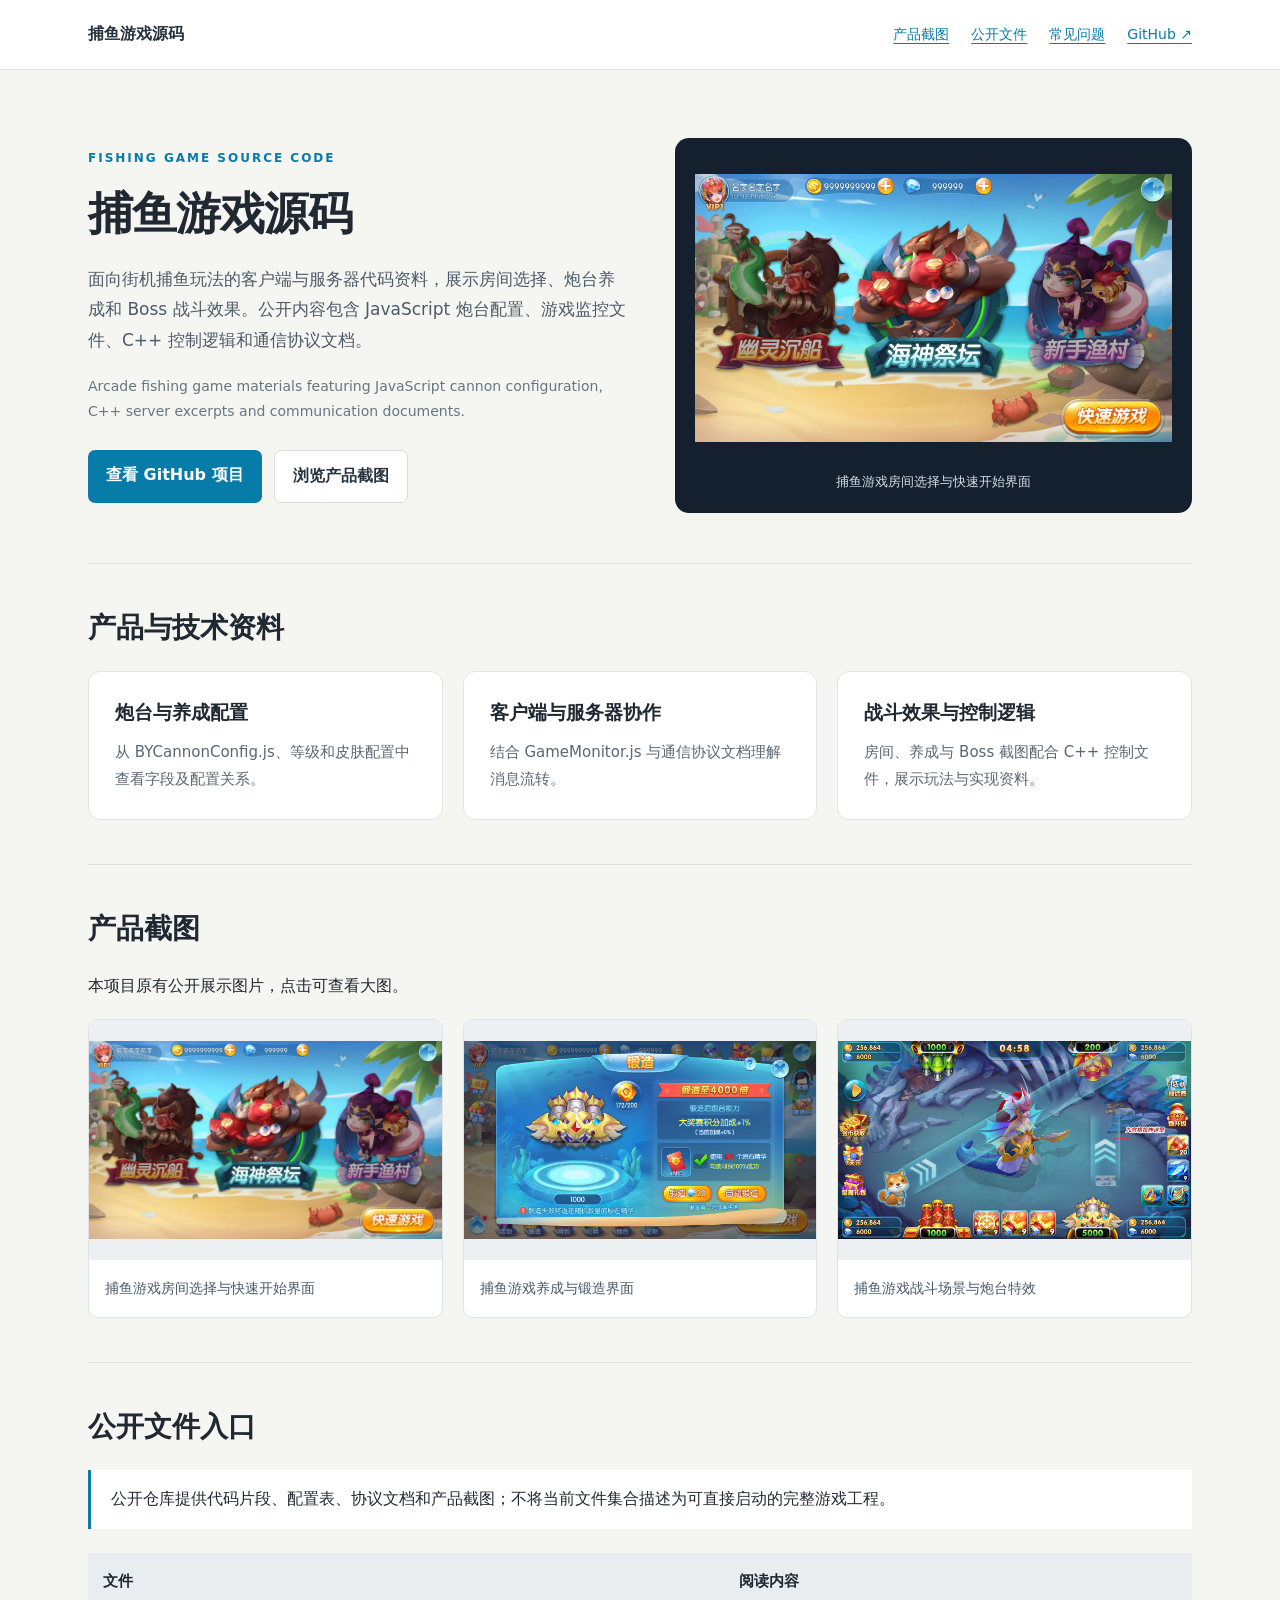
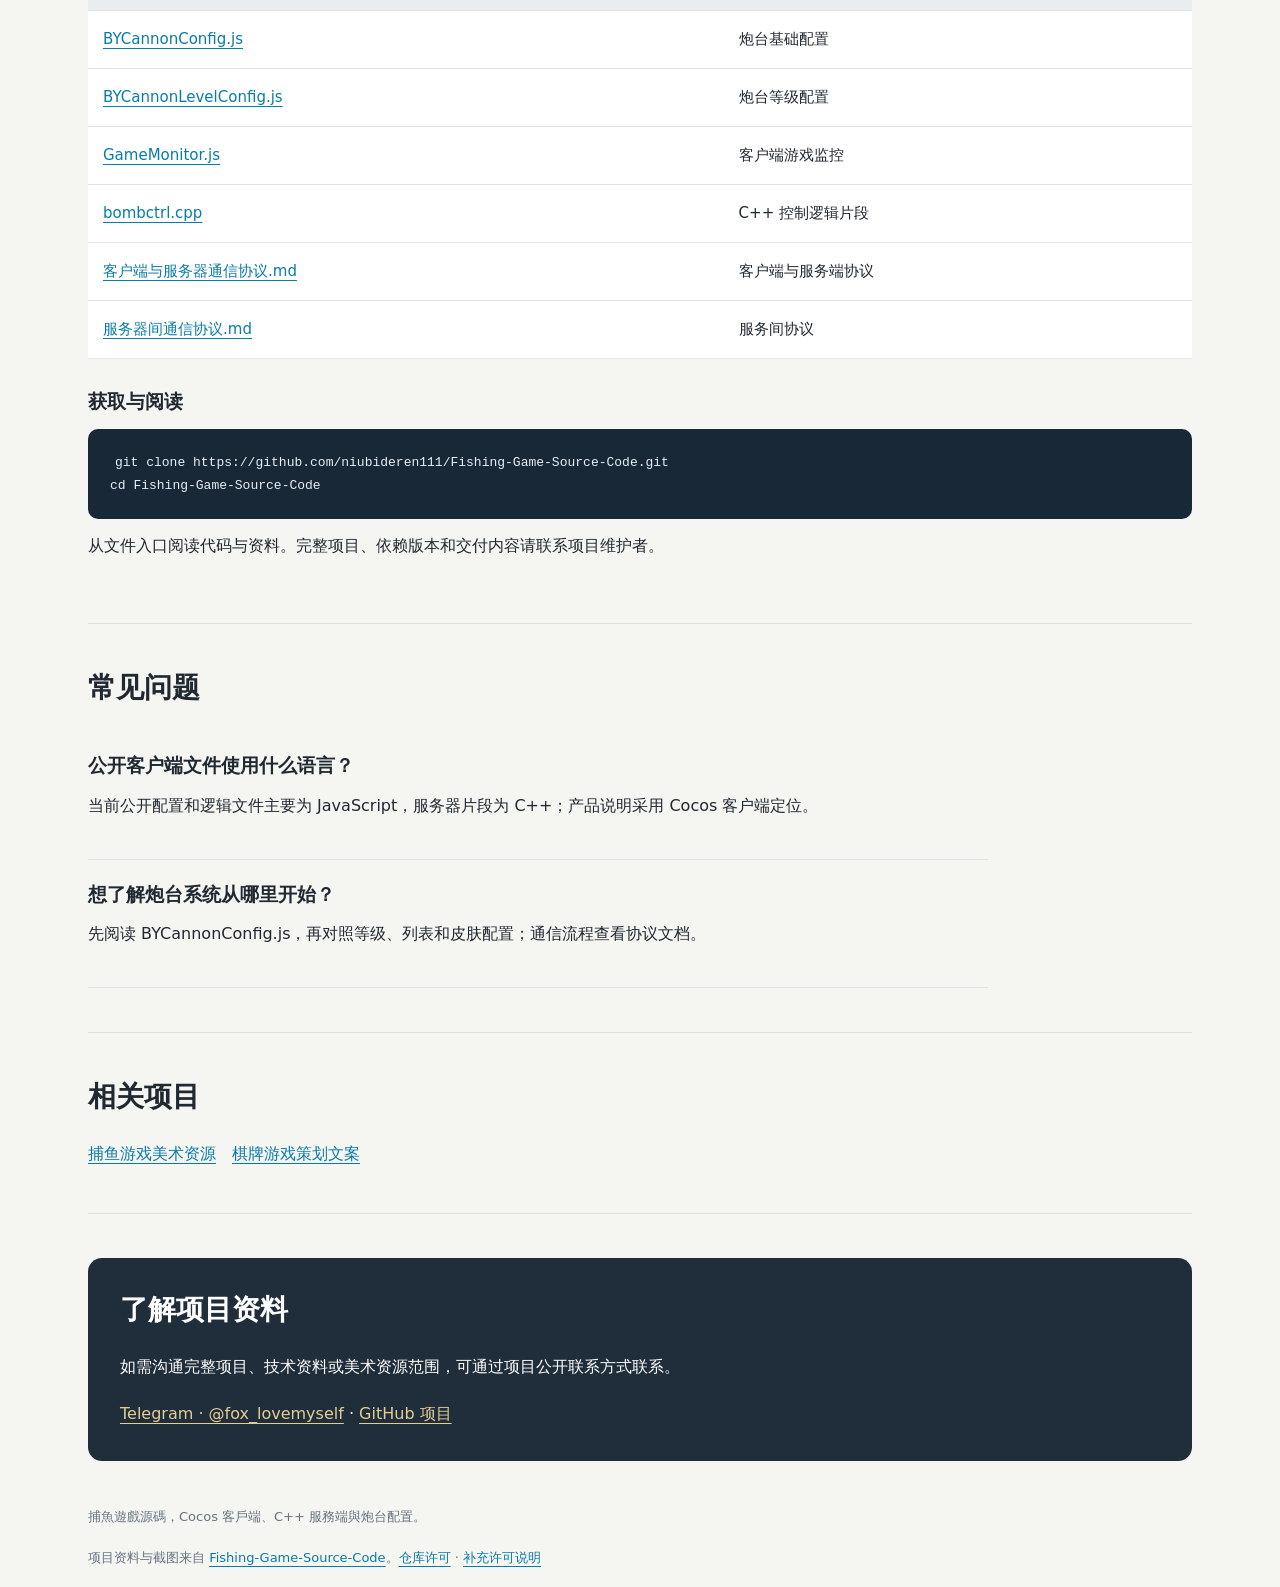
==== docs/index.html @ 9bc0b317 "Add files via upload" ====
<!doctype html>
<html lang="zh-CN"><head><meta charset="utf-8"><meta name="viewport" content="width=device-width,initial-scale=1">
<title>捕鱼源码｜Cocos 客户端、C++ 服务端与炮台配置</title><meta name="description" content="面向街机捕鱼玩法的客户端与服务器代码资料，展示房间选择、炮台养成和 Boss 战斗效果。公开内容包含 JavaScript 炮台配置、游戏监控文件、C++ 控制逻辑和通信协议文档。"><meta name="robots" content="index,follow,max-image-preview:large">
<link rel="canonical" href="https://niubideren111.github.io/Fishing-Game-Source-Code/"><meta property="og:type" content="website"><meta property="og:locale" content="zh_CN"><meta property="og:title" content="捕鱼源码｜Cocos 客户端、C++ 服务端与炮台配置"><meta property="og:description" content="面向街机捕鱼玩法的客户端与服务器代码资料，展示房间选择、炮台养成和 Boss 战斗效果。公开内容包含 JavaScript 炮台配置、游戏监控文件、C++ 控制逻辑和通信协议文档。"><meta property="og:url" content="https://niubideren111.github.io/Fishing-Game-Source-Code/"><meta property="og:image" content="https://niubideren111.github.io/Fishing-Game-Source-Code/assets/seo/social-preview.jpg"><meta property="og:image:width" content="1200"><meta property="og:image:height" content="630"><meta name="twitter:card" content="summary_large_image"><meta name="twitter:title" content="捕鱼源码｜Cocos 客户端、C++ 服务端与炮台配置"><meta name="twitter:image" content="https://niubideren111.github.io/Fishing-Game-Source-Code/assets/seo/social-preview.jpg">
<link rel="stylesheet" href="assets/seo/style.css"><script type="application/ld+json">{"@context": "https://schema.org", "@type": "WebPage", "name": "捕鱼源码｜Cocos 客户端、C++ 服务端与炮台配置", "description": "面向街机捕鱼玩法的客户端与服务器代码资料，展示房间选择、炮台养成和 Boss 战斗效果。公开内容包含 JavaScript 炮台配置、游戏监控文件、C++ 控制逻辑和通信协议文档。", "url": "https://niubideren111.github.io/Fishing-Game-Source-Code/", "inLanguage": "zh-CN", "image": "https://niubideren111.github.io/Fishing-Game-Source-Code/assets/seo/social-preview.jpg", "about": {"@type": "CreativeWork", "name": "捕鱼游戏源码", "url": "https://github.com/niubideren111/Fishing-Game-Source-Code"}, "isBasedOn": "https://github.com/niubideren111/Fishing-Game-Source-Code"}</script></head>
<body style="--accent:#087ca8"><header><div class="wrap nav"><a class="brand" href="./">捕鱼游戏源码</a><nav aria-label="页面导航"><a href="#screenshots">产品截图</a><a href="#files">公开文件</a><a href="#faq">常见问题</a><a href="https://github.com/niubideren111/Fishing-Game-Source-Code">GitHub ↗</a></nav></div></header>
<main class="wrap"><section class="hero"><div><div class="eyebrow">Fishing Game Source Code</div><h1>捕鱼游戏源码</h1><p class="intro">面向街机捕鱼玩法的客户端与服务器代码资料，展示房间选择、炮台养成和 Boss 战斗效果。公开内容包含 JavaScript 炮台配置、游戏监控文件、C++ 控制逻辑和通信协议文档。</p><p class="english" lang="en">Arcade fishing game materials featuring JavaScript cannon configuration, C++ server excerpts and communication documents.</p><div class="actions"><a class="button" href="https://github.com/niubideren111/Fishing-Game-Source-Code">查看 GitHub 项目</a><a class="button secondary" href="#screenshots">浏览产品截图</a></div></div><div class="hero-media"><img src="assets/seo/fishing-game-source-code-01.jpg" width="1600" height="900" alt="捕鱼游戏房间选择与快速开始界面" fetchpriority="high"><p>捕鱼游戏房间选择与快速开始界面</p></div></section>
<section class="section" id="features"><h2>产品与技术资料</h2><div class="grid"><article class="card"><h3>炮台与养成配置</h3><p>从 BYCannonConfig.js、等级和皮肤配置中查看字段及配置关系。</p></article><article class="card"><h3>客户端与服务器协作</h3><p>结合 GameMonitor.js 与通信协议文档理解消息流转。</p></article><article class="card"><h3>战斗效果与控制逻辑</h3><p>房间、养成与 Boss 截图配合 C++ 控制文件，展示玩法与实现资料。</p></article></div></section>
<section class="section" id="screenshots"><h2>产品截图</h2><p>本项目原有公开展示图片，点击可查看大图。</p><div class="gallery"><figure><a href="assets/seo/fishing-game-source-code-01.jpg" aria-label="查看大图：捕鱼游戏房间选择与快速开始界面"><img src="assets/seo/fishing-game-source-code-01.jpg" width="1600" height="900" alt="捕鱼游戏房间选择与快速开始界面" loading="lazy" decoding="async"></a><figcaption>捕鱼游戏房间选择与快速开始界面</figcaption></figure><figure><a href="assets/seo/fishing-game-source-code-02.jpg" aria-label="查看大图：捕鱼游戏养成与锻造界面"><img src="assets/seo/fishing-game-source-code-02.jpg" width="1280" height="720" alt="捕鱼游戏养成与锻造界面" loading="lazy" decoding="async"></a><figcaption>捕鱼游戏养成与锻造界面</figcaption></figure><figure><a href="assets/seo/fishing-game-source-code-03.jpg" aria-label="查看大图：捕鱼游戏战斗场景与炮台特效"><img src="assets/seo/fishing-game-source-code-03.jpg" width="1280" height="720" alt="捕鱼游戏战斗场景与炮台特效" loading="lazy" decoding="async"></a><figcaption>捕鱼游戏战斗场景与炮台特效</figcaption></figure></div></section>
<section class="section" id="files"><h2>公开文件入口</h2><p class="note">公开仓库提供代码片段、配置表、协议文档和产品截图；不将当前文件集合描述为可直接启动的完整游戏工程。</p><div class="table-wrap"><table><thead><tr><th>文件</th><th>阅读内容</th></tr></thead><tbody><tr><td><a href="https://github.com/niubideren111/Fishing-Game-Source-Code/blob/main/BYCannonConfig.js">BYCannonConfig.js</a></td><td>炮台基础配置</td></tr><tr><td><a href="https://github.com/niubideren111/Fishing-Game-Source-Code/blob/main/BYCannonLevelConfig.js">BYCannonLevelConfig.js</a></td><td>炮台等级配置</td></tr><tr><td><a href="https://github.com/niubideren111/Fishing-Game-Source-Code/blob/main/GameMonitor.js">GameMonitor.js</a></td><td>客户端游戏监控</td></tr><tr><td><a href="https://github.com/niubideren111/Fishing-Game-Source-Code/blob/main/bombctrl.cpp">bombctrl.cpp</a></td><td>C++ 控制逻辑片段</td></tr><tr><td><a href="https://github.com/niubideren111/Fishing-Game-Source-Code/blob/main/%E5%AE%A2%E6%88%B7%E7%AB%AF%E4%B8%8E%E6%9C%8D%E5%8A%A1%E5%99%A8%E9%80%9A%E4%BF%A1%E5%8D%8F%E8%AE%AE.md">客户端与服务器通信协议.md</a></td><td>客户端与服务端协议</td></tr><tr><td><a href="https://github.com/niubideren111/Fishing-Game-Source-Code/blob/main/%E6%9C%8D%E5%8A%A1%E5%99%A8%E9%97%B4%E9%80%9A%E4%BF%A1%E5%8D%8F%E8%AE%AE.md">服务器间通信协议.md</a></td><td>服务间协议</td></tr></tbody></table></div><h3 style="margin-top:28px">获取与阅读</h3><pre><code>git clone https://github.com/niubideren111/Fishing-Game-Source-Code.git
cd Fishing-Game-Source-Code</code></pre><p>从文件入口阅读代码与资料。完整项目、依赖版本和交付内容请联系项目维护者。</p></section>
<section class="section" id="faq"><h2>常见问题</h2><div class="faq"><article><h3>公开客户端文件使用什么语言？</h3><p>当前公开配置和逻辑文件主要为 JavaScript，服务器片段为 C++；产品说明采用 Cocos 客户端定位。</p></article><article><h3>想了解炮台系统从哪里开始？</h3><p>先阅读 BYCannonConfig.js，再对照等级、列表和皮肤配置；通信流程查看协议文档。</p></article></div></section>
<section class="section"><h2>相关项目</h2><div class="related"><a href="https://github.com/niubideren111/Fishing-Game-Art-Assets">捕鱼游戏美术资源</a><a href="https://github.com/niubideren111/Chess-and-Card-Game-Product-Design-Copy">棋牌游戏策划文案</a></div></section>
<section class="section"><div class="contact"><h2>了解项目资料</h2><p>如需沟通完整项目、技术资料或美术资源范围，可通过项目公开联系方式联系。</p><a href="https://t.me/fox_lovemyself">Telegram · @fox_lovemyself</a> · <a href="https://github.com/niubideren111/Fishing-Game-Source-Code">GitHub 项目</a></div></section></main>
<footer class="wrap"><p lang="zh-Hant">捕魚遊戲源碼，Cocos 客戶端、C++ 服務端與炮台配置。</p><p>项目资料与截图来自 <a href="https://github.com/niubideren111/Fishing-Game-Source-Code">Fishing-Game-Source-Code</a>。<a href="https://github.com/niubideren111/Fishing-Game-Source-Code/blob/main/LICENSE">仓库许可</a> · <a href="https://github.com/niubideren111/Fishing-Game-Source-Code/blob/main/License.md">补充许可说明</a></p></footer></body></html>
---- docs/assets/seo/style.css ----
*{box-sizing:border-box}html{scroll-behavior:smooth}body{margin:0;background:#f5f5f2;color:#202832;font:16px/1.8 system-ui,-apple-system,"Segoe UI","Microsoft YaHei",sans-serif}a{color:var(--accent);text-underline-offset:4px}a:focus-visible{outline:3px solid var(--accent);outline-offset:5px}.wrap{max-width:1160px;margin:auto;padding:0 28px}header{background:#fff;border-bottom:1px solid #e4e5e5}.nav{display:flex;justify-content:space-between;gap:18px;align-items:center;padding-top:20px;padding-bottom:20px}.brand{font-weight:750;color:#26323d;text-decoration:none}nav{display:flex;gap:22px;flex-wrap:wrap;font-size:14px}.hero{display:grid;grid-template-columns:1.05fr 1fr;gap:44px;align-items:center;padding:68px 0 50px}.eyebrow{font-size:12px;letter-spacing:2px;font-weight:750;color:var(--accent);text-transform:uppercase}h1{font-size:clamp(30px,3.5vw,46px);line-height:1.25;letter-spacing:-1px;margin:16px 0 22px}h2{font-size:28px;line-height:1.4;margin:0 0 24px}h3{font-size:19px;line-height:1.5;margin:0 0 12px}p{margin:0 0 18px}.intro{font-size:17px;color:#4e5b68}.english{font-size:14px;color:#687681}.actions{display:flex;gap:12px;flex-wrap:wrap;margin-top:26px}.button{display:inline-block;padding:11px 18px;border-radius:7px;background:var(--accent);color:white;text-decoration:none;font-weight:650}.button.secondary{background:#fff;border:1px solid #d9dddf;color:#283440}.hero-media{background:#14202e;border-radius:14px;overflow:hidden;padding:20px;text-align:center}.hero-media img{width:100%;height:300px;object-fit:contain;display:block}.hero-media p{color:#d4dde7;font-size:13px;margin:12px 0 0}.section{padding:44px 0;border-top:1px solid #dde1e2}.grid{display:grid;grid-template-columns:repeat(3,1fr);gap:20px}.card{background:white;border:1px solid #e0e4e7;border-radius:12px;padding:26px}.card p{color:#5b6671;font-size:15px;margin-bottom:0}.gallery{display:grid;grid-template-columns:repeat(3,1fr);gap:20px}figure{margin:0;background:white;border:1px solid #dde3e7;border-radius:10px;overflow:hidden}figure img{width:100%;height:240px;object-fit:contain;background:#edf0f3;display:block}figcaption{font-size:14px;padding:16px;color:#495969}.table-wrap{overflow-x:auto}table{width:100%;border-collapse:collapse;background:white;font-size:15px}th,td{text-align:left;padding:15px;border-bottom:1px solid #e2e5e7;overflow-wrap:anywhere}th{background:#e9edf0}.note{border-left:3px solid var(--accent);padding:15px 20px;background:#fff;margin:24px 0}.faq{max-width:900px}.faq article{padding:20px 0;border-bottom:1px solid #e1e5e7}.related{display:flex;gap:16px;flex-wrap:wrap}.contact{background:#202d3a;color:#fff;border-radius:14px;padding:32px}.contact a{color:#e3cf94}footer{font-size:13px;padding:32px 0 44px;color:#667481}code{background:#e9eef1;padding:2px 5px;border-radius:3px}pre{white-space:pre-wrap;overflow-wrap:anywhere;background:#192837;color:#e7edf5;padding:22px;border-radius:10px;font-size:13px}pre code{background:none} @media(max-width:760px){.wrap{padding:0 18px}.nav{align-items:flex-start;padding-top:16px;padding-bottom:16px;flex-direction:column}nav{gap:15px}.hero{grid-template-columns:1fr;padding:36px 0;gap:25px}.hero-media img{height:250px}.grid,.gallery{grid-template-columns:1fr}.section{padding:32px 0}h2{font-size:24px}.card{padding:22px}figure img{height:280px}}@media(prefers-reduced-motion:reduce){html{scroll-behavior:auto}}
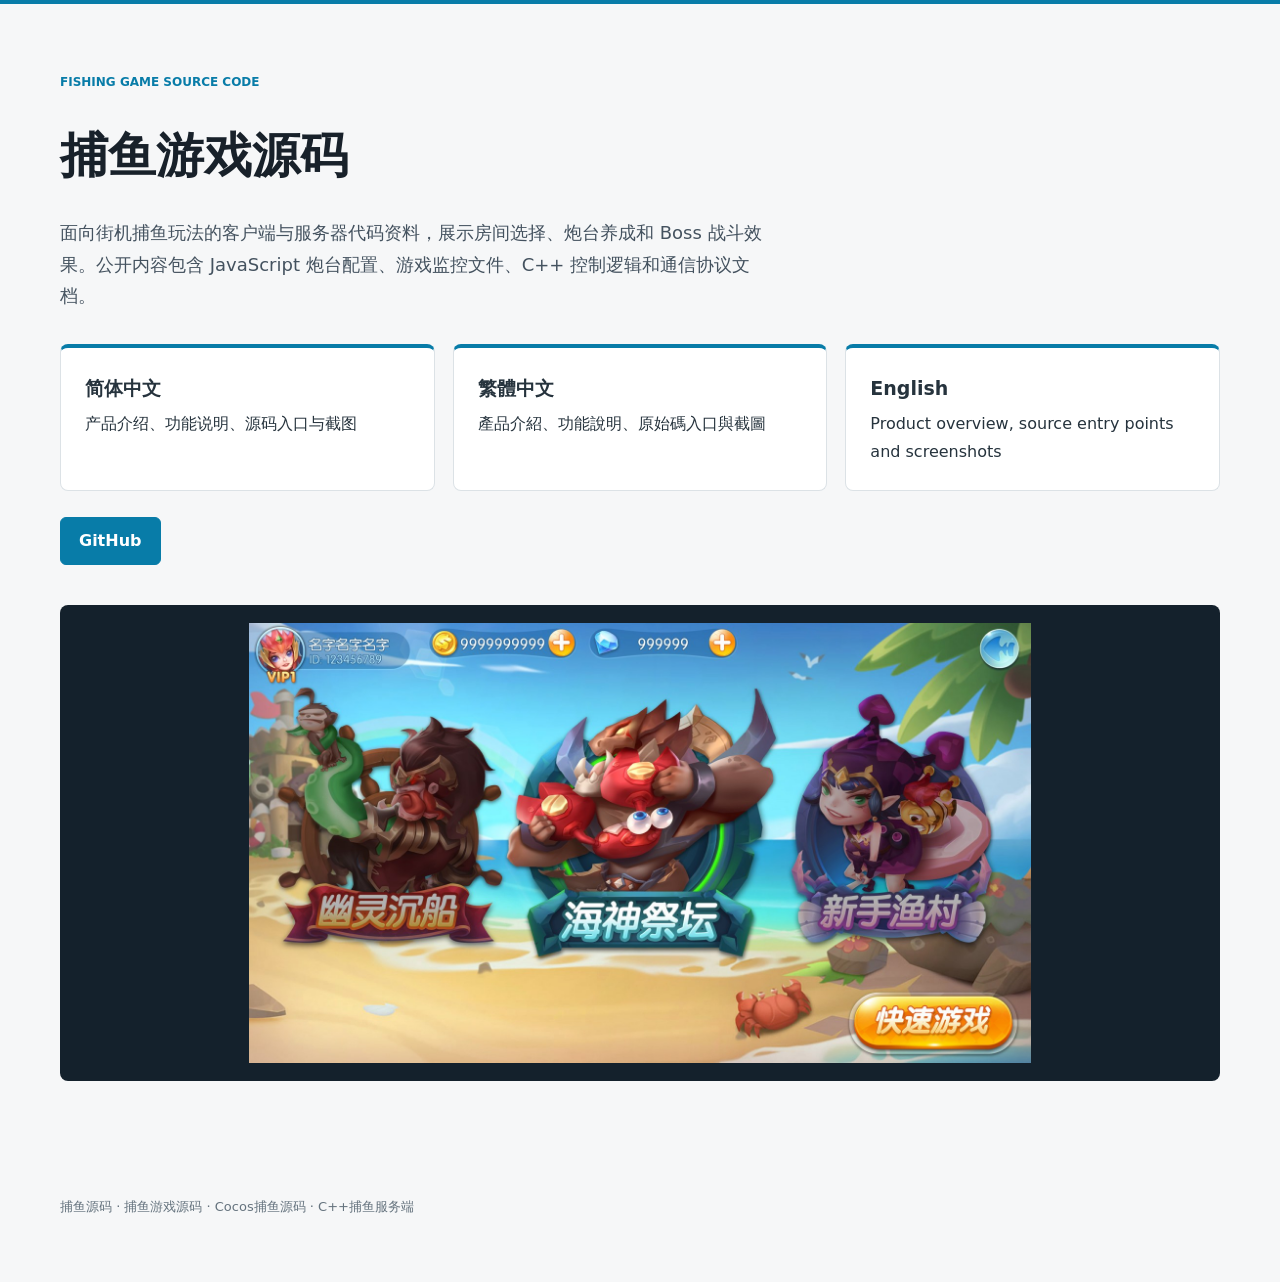
==== commit e37f61b5: "Add files via upload" ====
--- a/docs/index.html
+++ b/docs/index.html
@@ -1,15 +1 @@
-<!doctype html>
-<html lang="zh-CN"><head><meta charset="utf-8"><meta name="viewport" content="width=device-width,initial-scale=1">
-<title>捕鱼源码｜Cocos 客户端、C++ 服务端与炮台配置</title><meta name="description" content="面向街机捕鱼玩法的客户端与服务器代码资料，展示房间选择、炮台养成和 Boss 战斗效果。公开内容包含 JavaScript 炮台配置、游戏监控文件、C++ 控制逻辑和通信协议文档。"><meta name="robots" content="index,follow,max-image-preview:large">
-<link rel="canonical" href="https://niubideren111.github.io/Fishing-Game-Source-Code/"><meta property="og:type" content="website"><meta property="og:locale" content="zh_CN"><meta property="og:title" content="捕鱼源码｜Cocos 客户端、C++ 服务端与炮台配置"><meta property="og:description" content="面向街机捕鱼玩法的客户端与服务器代码资料，展示房间选择、炮台养成和 Boss 战斗效果。公开内容包含 JavaScript 炮台配置、游戏监控文件、C++ 控制逻辑和通信协议文档。"><meta property="og:url" content="https://niubideren111.github.io/Fishing-Game-Source-Code/"><meta property="og:image" content="https://niubideren111.github.io/Fishing-Game-Source-Code/assets/seo/social-preview.jpg"><meta property="og:image:width" content="1200"><meta property="og:image:height" content="630"><meta name="twitter:card" content="summary_large_image"><meta name="twitter:title" content="捕鱼源码｜Cocos 客户端、C++ 服务端与炮台配置"><meta name="twitter:image" content="https://niubideren111.github.io/Fishing-Game-Source-Code/assets/seo/social-preview.jpg">
-<link rel="stylesheet" href="assets/seo/style.css"><script type="application/ld+json">{"@context": "https://schema.org", "@type": "WebPage", "name": "捕鱼源码｜Cocos 客户端、C++ 服务端与炮台配置", "description": "面向街机捕鱼玩法的客户端与服务器代码资料，展示房间选择、炮台养成和 Boss 战斗效果。公开内容包含 JavaScript 炮台配置、游戏监控文件、C++ 控制逻辑和通信协议文档。", "url": "https://niubideren111.github.io/Fishing-Game-Source-Code/", "inLanguage": "zh-CN", "image": "https://niubideren111.github.io/Fishing-Game-Source-Code/assets/seo/social-preview.jpg", "about": {"@type": "CreativeWork", "name": "捕鱼游戏源码", "url": "https://github.com/niubideren111/Fishing-Game-Source-Code"}, "isBasedOn": "https://github.com/niubideren111/Fishing-Game-Source-Code"}</script></head>
-<body style="--accent:#087ca8"><header><div class="wrap nav"><a class="brand" href="./">捕鱼游戏源码</a><nav aria-label="页面导航"><a href="#screenshots">产品截图</a><a href="#files">公开文件</a><a href="#faq">常见问题</a><a href="https://github.com/niubideren111/Fishing-Game-Source-Code">GitHub ↗</a></nav></div></header>
-<main class="wrap"><section class="hero"><div><div class="eyebrow">Fishing Game Source Code</div><h1>捕鱼游戏源码</h1><p class="intro">面向街机捕鱼玩法的客户端与服务器代码资料，展示房间选择、炮台养成和 Boss 战斗效果。公开内容包含 JavaScript 炮台配置、游戏监控文件、C++ 控制逻辑和通信协议文档。</p><p class="english" lang="en">Arcade fishing game materials featuring JavaScript cannon configuration, C++ server excerpts and communication documents.</p><div class="actions"><a class="button" href="https://github.com/niubideren111/Fishing-Game-Source-Code">查看 GitHub 项目</a><a class="button secondary" href="#screenshots">浏览产品截图</a></div></div><div class="hero-media"><img src="assets/seo/fishing-game-source-code-01.jpg" width="1600" height="900" alt="捕鱼游戏房间选择与快速开始界面" fetchpriority="high"><p>捕鱼游戏房间选择与快速开始界面</p></div></section>
-<section class="section" id="features"><h2>产品与技术资料</h2><div class="grid"><article class="card"><h3>炮台与养成配置</h3><p>从 BYCannonConfig.js、等级和皮肤配置中查看字段及配置关系。</p></article><article class="card"><h3>客户端与服务器协作</h3><p>结合 GameMonitor.js 与通信协议文档理解消息流转。</p></article><article class="card"><h3>战斗效果与控制逻辑</h3><p>房间、养成与 Boss 截图配合 C++ 控制文件，展示玩法与实现资料。</p></article></div></section>
-<section class="section" id="screenshots"><h2>产品截图</h2><p>本项目原有公开展示图片，点击可查看大图。</p><div class="gallery"><figure><a href="assets/seo/fishing-game-source-code-01.jpg" aria-label="查看大图：捕鱼游戏房间选择与快速开始界面"><img src="assets/seo/fishing-game-source-code-01.jpg" width="1600" height="900" alt="捕鱼游戏房间选择与快速开始界面" loading="lazy" decoding="async"></a><figcaption>捕鱼游戏房间选择与快速开始界面</figcaption></figure><figure><a href="assets/seo/fishing-game-source-code-02.jpg" aria-label="查看大图：捕鱼游戏养成与锻造界面"><img src="assets/seo/fishing-game-source-code-02.jpg" width="1280" height="720" alt="捕鱼游戏养成与锻造界面" loading="lazy" decoding="async"></a><figcaption>捕鱼游戏养成与锻造界面</figcaption></figure><figure><a href="assets/seo/fishing-game-source-code-03.jpg" aria-label="查看大图：捕鱼游戏战斗场景与炮台特效"><img src="assets/seo/fishing-game-source-code-03.jpg" width="1280" height="720" alt="捕鱼游戏战斗场景与炮台特效" loading="lazy" decoding="async"></a><figcaption>捕鱼游戏战斗场景与炮台特效</figcaption></figure></div></section>
-<section class="section" id="files"><h2>公开文件入口</h2><p class="note">公开仓库提供代码片段、配置表、协议文档和产品截图；不将当前文件集合描述为可直接启动的完整游戏工程。</p><div class="table-wrap"><table><thead><tr><th>文件</th><th>阅读内容</th></tr></thead><tbody><tr><td><a href="https://github.com/niubideren111/Fishing-Game-Source-Code/blob/main/BYCannonConfig.js">BYCannonConfig.js</a></td><td>炮台基础配置</td></tr><tr><td><a href="https://github.com/niubideren111/Fishing-Game-Source-Code/blob/main/BYCannonLevelConfig.js">BYCannonLevelConfig.js</a></td><td>炮台等级配置</td></tr><tr><td><a href="https://github.com/niubideren111/Fishing-Game-Source-Code/blob/main/GameMonitor.js">GameMonitor.js</a></td><td>客户端游戏监控</td></tr><tr><td><a href="https://github.com/niubideren111/Fishing-Game-Source-Code/blob/main/bombctrl.cpp">bombctrl.cpp</a></td><td>C++ 控制逻辑片段</td></tr><tr><td><a href="https://github.com/niubideren111/Fishing-Game-Source-Code/blob/main/%E5%AE%A2%E6%88%B7%E7%AB%AF%E4%B8%8E%E6%9C%8D%E5%8A%A1%E5%99%A8%E9%80%9A%E4%BF%A1%E5%8D%8F%E8%AE%AE.md">客户端与服务器通信协议.md</a></td><td>客户端与服务端协议</td></tr><tr><td><a href="https://github.com/niubideren111/Fishing-Game-Source-Code/blob/main/%E6%9C%8D%E5%8A%A1%E5%99%A8%E9%97%B4%E9%80%9A%E4%BF%A1%E5%8D%8F%E8%AE%AE.md">服务器间通信协议.md</a></td><td>服务间协议</td></tr></tbody></table></div><h3 style="margin-top:28px">获取与阅读</h3><pre><code>git clone https://github.com/niubideren111/Fishing-Game-Source-Code.git
-cd Fishing-Game-Source-Code</code></pre><p>从文件入口阅读代码与资料。完整项目、依赖版本和交付内容请联系项目维护者。</p></section>
-<section class="section" id="faq"><h2>常见问题</h2><div class="faq"><article><h3>公开客户端文件使用什么语言？</h3><p>当前公开配置和逻辑文件主要为 JavaScript，服务器片段为 C++；产品说明采用 Cocos 客户端定位。</p></article><article><h3>想了解炮台系统从哪里开始？</h3><p>先阅读 BYCannonConfig.js，再对照等级、列表和皮肤配置；通信流程查看协议文档。</p></article></div></section>
-<section class="section"><h2>相关项目</h2><div class="related"><a href="https://github.com/niubideren111/Fishing-Game-Art-Assets">捕鱼游戏美术资源</a><a href="https://github.com/niubideren111/Chess-and-Card-Game-Product-Design-Copy">棋牌游戏策划文案</a></div></section>
-<section class="section"><div class="contact"><h2>了解项目资料</h2><p>如需沟通完整项目、技术资料或美术资源范围，可通过项目公开联系方式联系。</p><a href="https://t.me/fox_lovemyself">Telegram · @fox_lovemyself</a> · <a href="https://github.com/niubideren111/Fishing-Game-Source-Code">GitHub 项目</a></div></section></main>
-<footer class="wrap"><p lang="zh-Hant">捕魚遊戲源碼，Cocos 客戶端、C++ 服務端與炮台配置。</p><p>项目资料与截图来自 <a href="https://github.com/niubideren111/Fishing-Game-Source-Code">Fishing-Game-Source-Code</a>。<a href="https://github.com/niubideren111/Fishing-Game-Source-Code/blob/main/LICENSE">仓库许可</a> · <a href="https://github.com/niubideren111/Fishing-Game-Source-Code/blob/main/License.md">补充许可说明</a></p></footer></body></html>+<!doctype html><html lang="zh-CN"><head><meta charset="utf-8"><meta name="viewport" content="width=device-width,initial-scale=1"><title>捕鱼游戏源码 | 中文与 English 产品资料</title><meta name="description" content="面向街机捕鱼玩法的客户端与服务器代码资料，展示房间选择、炮台养成和 Boss 战斗效果。公开内容包含 JavaScript 炮台配置、游戏监控文件、C++ 控制逻辑和通信协议文档。"><meta name="robots" content="index,follow,max-image-preview:large"><link rel="canonical" href="https://niubideren111.github.io/Fishing-Game-Source-Code/"><link rel="alternate" hreflang="zh-CN" href="https://niubideren111.github.io/Fishing-Game-Source-Code/zh-cn/"><link rel="alternate" hreflang="zh-Hant" href="https://niubideren111.github.io/Fishing-Game-Source-Code/zh-tw/"><link rel="alternate" hreflang="en" href="https://niubideren111.github.io/Fishing-Game-Source-Code/en/"><link rel="alternate" hreflang="x-default" href="https://niubideren111.github.io/Fishing-Game-Source-Code/"><meta property="og:image" content="https://niubideren111.github.io/Fishing-Game-Source-Code/assets/seo/social-preview.jpg"><link rel="stylesheet" href="assets/seo/style.css"></head><body style="--accent:#087ca8"><div class="topline"></div><main class="wrap language-home"><div class="eyebrow">Fishing Game Source Code</div><h1>捕鱼游戏源码</h1><p class="intro">面向街机捕鱼玩法的客户端与服务器代码资料，展示房间选择、炮台养成和 Boss 战斗效果。公开内容包含 JavaScript 炮台配置、游戏监控文件、C++ 控制逻辑和通信协议文档。</p><div class="language-grid"><a href="zh-cn/"><strong>简体中文</strong><span>产品介绍、功能说明、源码入口与截图</span></a><a href="zh-tw/"><strong>繁體中文</strong><span>產品介紹、功能說明、原始碼入口與截圖</span></a><a href="en/"><strong>English</strong><span>Product overview, source entry points and screenshots</span></a></div><div class="actions"><a class="button" href="https://github.com/niubideren111/Fishing-Game-Source-Code">GitHub</a></div><div class="language-preview"><img src="assets/seo/fishing-game-source-code-01.jpg" alt="捕鱼游戏房间选择与快速开始界面"></div></main><footer class="wrap"><p>捕鱼源码 · 捕鱼游戏源码 · Cocos捕鱼源码 · C++捕鱼服务端</p></footer></body></html>
--- a/docs/assets/seo/style.css
+++ b/docs/assets/seo/style.css
@@ -1 +1 @@
-*{box-sizing:border-box}html{scroll-behavior:smooth}body{margin:0;background:#f5f5f2;color:#202832;font:16px/1.8 system-ui,-apple-system,"Segoe UI","Microsoft YaHei",sans-serif}a{color:var(--accent);text-underline-offset:4px}a:focus-visible{outline:3px solid var(--accent);outline-offset:5px}.wrap{max-width:1160px;margin:auto;padding:0 28px}header{background:#fff;border-bottom:1px solid #e4e5e5}.nav{display:flex;justify-content:space-between;gap:18px;align-items:center;padding-top:20px;padding-bottom:20px}.brand{font-weight:750;color:#26323d;text-decoration:none}nav{display:flex;gap:22px;flex-wrap:wrap;font-size:14px}.hero{display:grid;grid-template-columns:1.05fr 1fr;gap:44px;align-items:center;padding:68px 0 50px}.eyebrow{font-size:12px;letter-spacing:2px;font-weight:750;color:var(--accent);text-transform:uppercase}h1{font-size:clamp(30px,3.5vw,46px);line-height:1.25;letter-spacing:-1px;margin:16px 0 22px}h2{font-size:28px;line-height:1.4;margin:0 0 24px}h3{font-size:19px;line-height:1.5;margin:0 0 12px}p{margin:0 0 18px}.intro{font-size:17px;color:#4e5b68}.english{font-size:14px;color:#687681}.actions{display:flex;gap:12px;flex-wrap:wrap;margin-top:26px}.button{display:inline-block;padding:11px 18px;border-radius:7px;background:var(--accent);color:white;text-decoration:none;font-weight:650}.button.secondary{background:#fff;border:1px solid #d9dddf;color:#283440}.hero-media{background:#14202e;border-radius:14px;overflow:hidden;padding:20px;text-align:center}.hero-media img{width:100%;height:300px;object-fit:contain;display:block}.hero-media p{color:#d4dde7;font-size:13px;margin:12px 0 0}.section{padding:44px 0;border-top:1px solid #dde1e2}.grid{display:grid;grid-template-columns:repeat(3,1fr);gap:20px}.card{background:white;border:1px solid #e0e4e7;border-radius:12px;padding:26px}.card p{color:#5b6671;font-size:15px;margin-bottom:0}.gallery{display:grid;grid-template-columns:repeat(3,1fr);gap:20px}figure{margin:0;background:white;border:1px solid #dde3e7;border-radius:10px;overflow:hidden}figure img{width:100%;height:240px;object-fit:contain;background:#edf0f3;display:block}figcaption{font-size:14px;padding:16px;color:#495969}.table-wrap{overflow-x:auto}table{width:100%;border-collapse:collapse;background:white;font-size:15px}th,td{text-align:left;padding:15px;border-bottom:1px solid #e2e5e7;overflow-wrap:anywhere}th{background:#e9edf0}.note{border-left:3px solid var(--accent);padding:15px 20px;background:#fff;margin:24px 0}.faq{max-width:900px}.faq article{padding:20px 0;border-bottom:1px solid #e1e5e7}.related{display:flex;gap:16px;flex-wrap:wrap}.contact{background:#202d3a;color:#fff;border-radius:14px;padding:32px}.contact a{color:#e3cf94}footer{font-size:13px;padding:32px 0 44px;color:#667481}code{background:#e9eef1;padding:2px 5px;border-radius:3px}pre{white-space:pre-wrap;overflow-wrap:anywhere;background:#192837;color:#e7edf5;padding:22px;border-radius:10px;font-size:13px}pre code{background:none} @media(max-width:760px){.wrap{padding:0 18px}.nav{align-items:flex-start;padding-top:16px;padding-bottom:16px;flex-direction:column}nav{gap:15px}.hero{grid-template-columns:1fr;padding:36px 0;gap:25px}.hero-media img{height:250px}.grid,.gallery{grid-template-columns:1fr}.section{padding:32px 0}h2{font-size:24px}.card{padding:22px}figure img{height:280px}}@media(prefers-reduced-motion:reduce){html{scroll-behavior:auto}}+:root{color-scheme:light}*{box-sizing:border-box}html{scroll-behavior:smooth}body{margin:0;background:#f6f7f8;color:#18212a;font:16px/1.75 system-ui,-apple-system,"Segoe UI","Microsoft JhengHei","Microsoft YaHei",sans-serif}a{color:var(--accent);text-underline-offset:4px}a:focus-visible{outline:3px solid var(--accent);outline-offset:4px}.wrap{width:min(1160px,calc(100% - 40px));margin:auto}.topline{height:4px;background:var(--accent)}header{background:#fff;border-bottom:1px solid #dfe3e6;position:sticky;top:0;z-index:5}.nav{min-height:64px;display:flex;align-items:center;justify-content:space-between;gap:20px}.brand{font-weight:750;color:#17222d;text-decoration:none}.navlinks,.languages{display:flex;align-items:center;gap:18px;flex-wrap:wrap}.navlinks a,.languages a{font-size:14px;text-decoration:none;color:#42505c}.languages a[aria-current="page"]{color:var(--accent);font-weight:750;border-bottom:2px solid var(--accent)}.hero{display:grid;grid-template-columns:minmax(0,1.1fr) minmax(300px,.9fr);gap:48px;align-items:center;padding:64px 0 52px}.eyebrow{font-size:12px;font-weight:800;color:var(--accent);text-transform:uppercase}.hero h1{font-size:clamp(32px,4vw,50px);line-height:1.2;margin:14px 0 20px;letter-spacing:0}.intro{font-size:18px;color:#44525f;max-width:720px}.keyword-line{font-size:14px;color:#687581}.actions{display:flex;gap:12px;flex-wrap:wrap;margin-top:26px}.button{display:inline-flex;align-items:center;min-height:44px;padding:9px 18px;border:1px solid var(--accent);border-radius:6px;background:var(--accent);color:#fff;text-decoration:none;font-weight:700}.button.secondary{background:#fff;color:#24313c;border-color:#b9c2c9}.hero-media{background:#16232f;padding:18px;border-radius:8px}.hero-media img{display:block;width:100%;height:320px;object-fit:contain;background:#0f1922}.hero-media p{color:#d8e1e8;font-size:13px;margin:12px 0 0}.section{padding:48px 0;border-top:1px solid #dce1e4}.section h2{font-size:28px;line-height:1.35;margin:0 0 22px}.section h3{font-size:18px;line-height:1.45;margin:0 0 10px}.lede{max-width:850px;color:#53616c}.grid{display:grid;grid-template-columns:repeat(3,minmax(0,1fr));gap:18px}.card{background:#fff;border:1px solid #dce2e6;border-radius:8px;padding:24px}.card p{color:#56646f;margin:0}.gallery{display:grid;grid-template-columns:repeat(3,minmax(0,1fr));gap:18px}.gallery figure{margin:0;background:#fff;border:1px solid #dce2e6;border-radius:8px;overflow:hidden}.gallery img{width:100%;height:255px;object-fit:contain;background:#eef1f3;display:block}.gallery figcaption{padding:14px 16px;color:#475661;font-size:14px}.scope{border-left:4px solid var(--accent);background:#fff;padding:16px 20px;margin:20px 0}.table-wrap{overflow:auto;border:1px solid #dce2e6;border-radius:8px}table{border-collapse:collapse;width:100%;background:#fff;font-size:15px}th,td{text-align:left;padding:14px 16px;border-bottom:1px solid #e1e5e8;overflow-wrap:anywhere}th{background:#e9edf0}tr:last-child td{border-bottom:0}pre{background:#172531;color:#ecf2f6;padding:20px;border-radius:8px;overflow:auto}code{font-family:ui-monospace,SFMono-Regular,Consolas,monospace}.faq article{padding:18px 0;border-bottom:1px solid #dce1e4}.related{display:flex;gap:12px;flex-wrap:wrap}.related a{background:#fff;border:1px solid #d7dde1;border-radius:6px;padding:9px 13px;text-decoration:none}.contact{background:#202d38;color:#fff;padding:30px;border-radius:8px}.contact a{color:#f2d778}footer{padding:34px 0 50px;color:#65737e;font-size:13px}.language-home{padding:68px 0}.language-home h1{font-size:clamp(30px,4vw,48px);line-height:1.25}.language-grid{display:grid;grid-template-columns:repeat(3,1fr);gap:18px;margin-top:32px}.language-grid a{display:block;background:#fff;border:1px solid #dce2e6;border-top:4px solid var(--accent);border-radius:8px;padding:24px;text-decoration:none;color:#26333d}.language-grid strong{display:block;font-size:19px;margin-bottom:5px}.language-preview{margin-top:40px;background:#14212c;padding:18px;border-radius:8px}.language-preview img{display:block;width:100%;max-height:440px;object-fit:contain}.muted{color:#667580}@media(max-width:800px){.wrap{width:min(100% - 28px,1160px)}header{position:static}.nav{align-items:flex-start;flex-direction:column;padding:14px 0}.navlinks{gap:12px}.hero{grid-template-columns:1fr;padding:38px 0;gap:26px}.hero-media img{height:260px}.grid,.gallery,.language-grid{grid-template-columns:1fr}.section{padding:36px 0}.section h2{font-size:24px}}@media(prefers-reduced-motion:reduce){html{scroll-behavior:auto}}
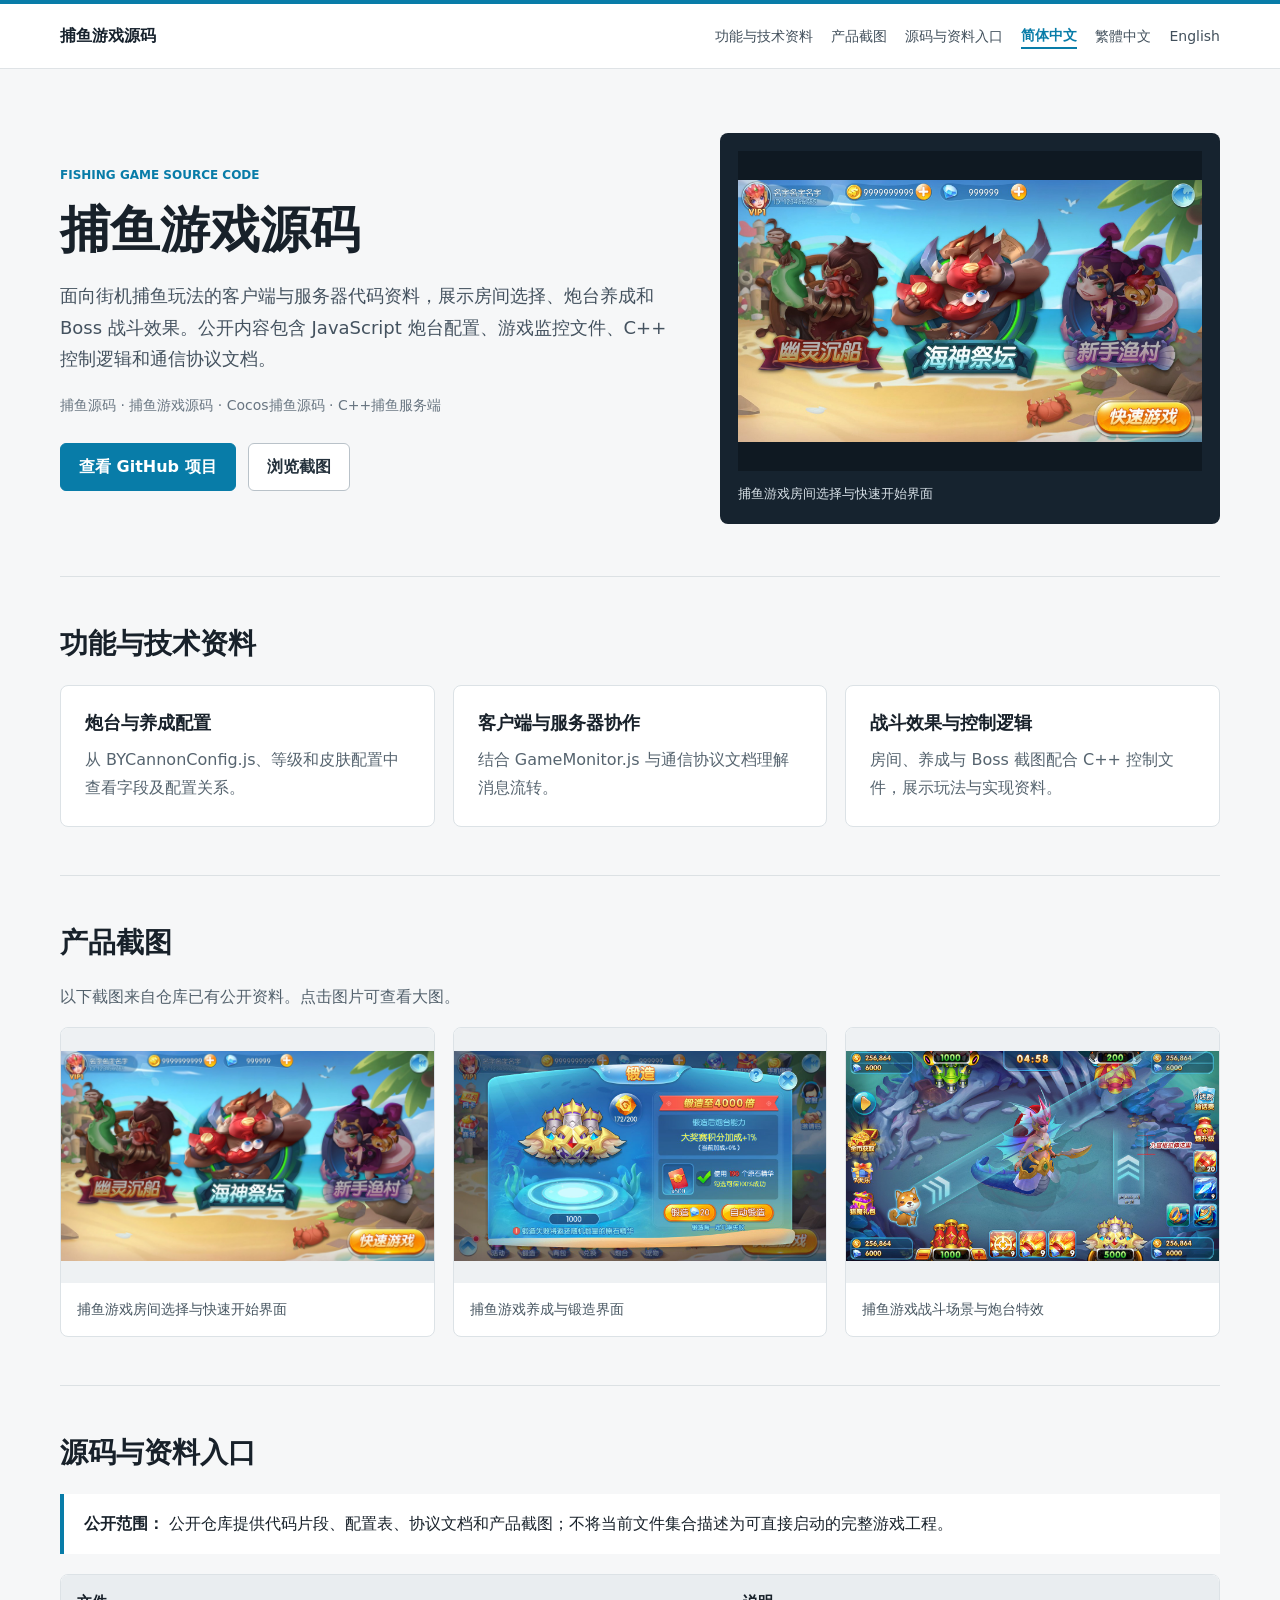
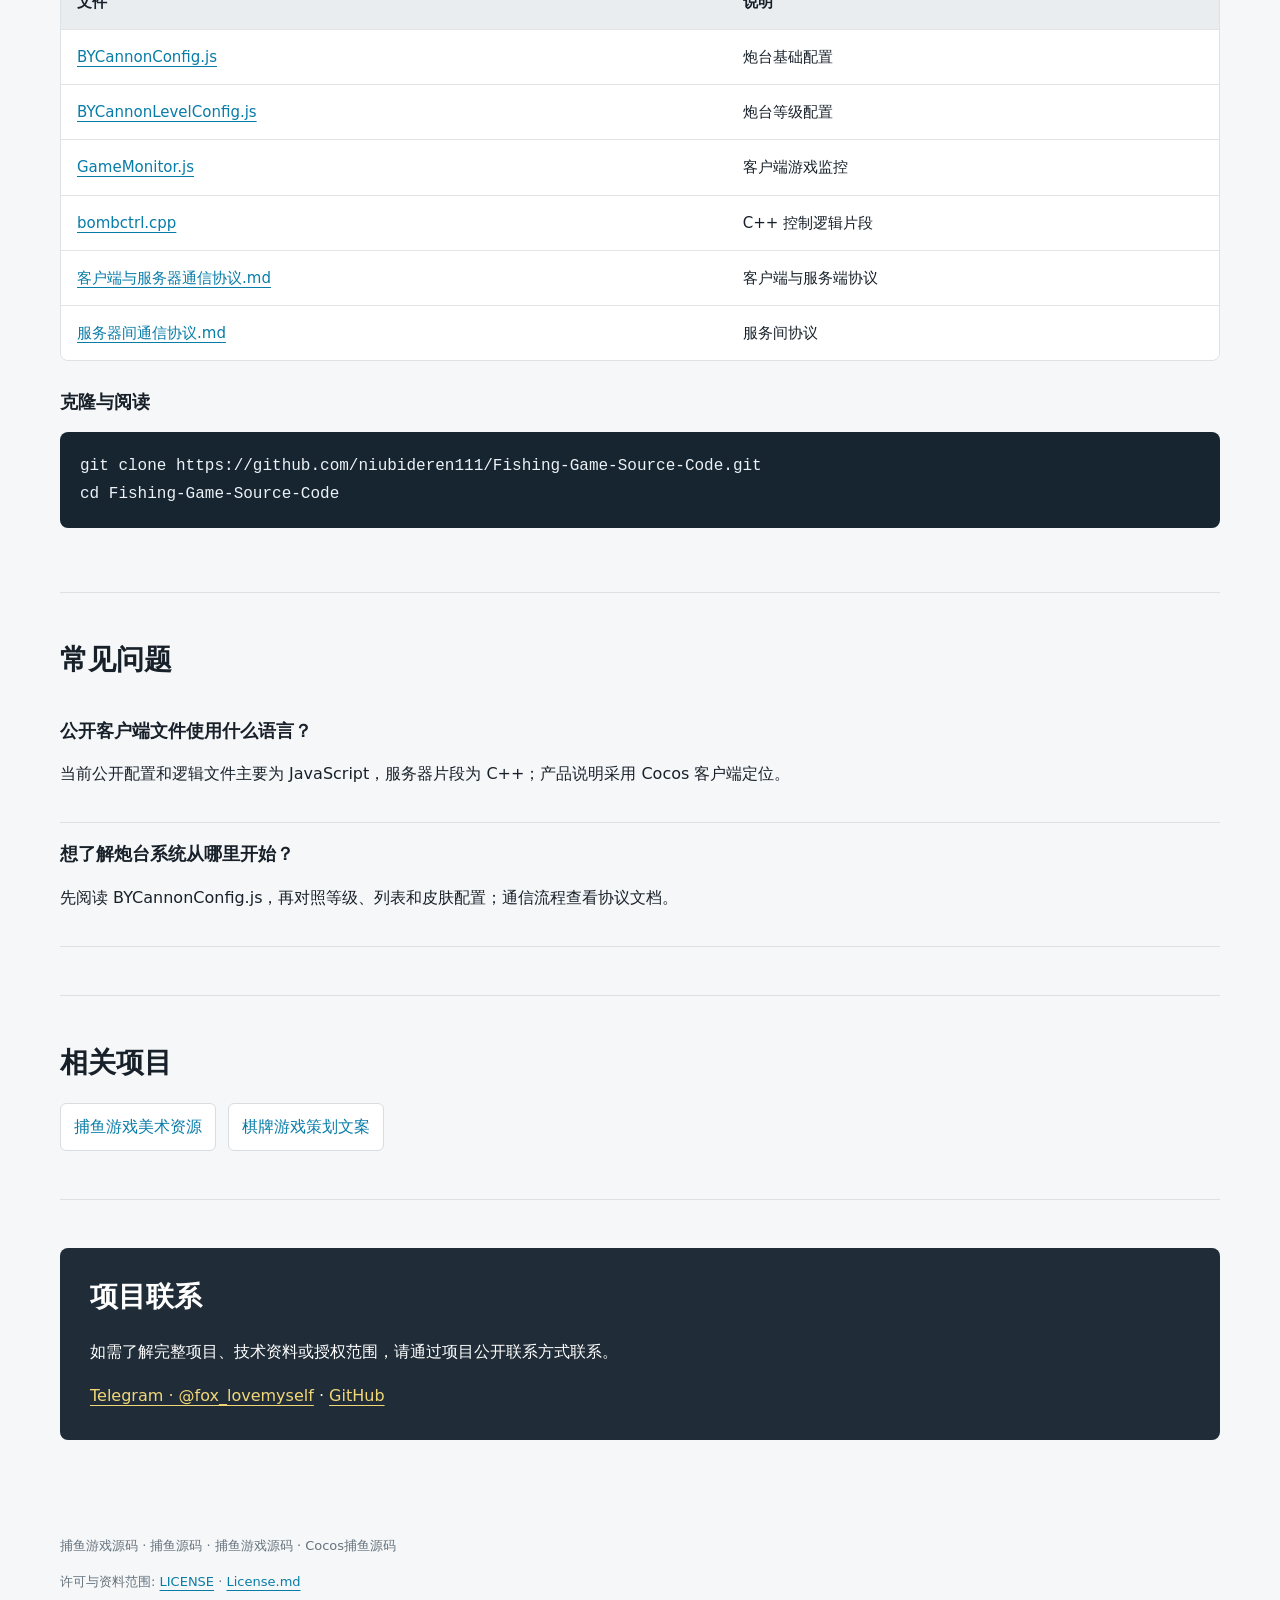
==== commit 47d734b3: "Add files via upload" ====
--- a/docs/index.html
+++ b/docs/index.html
@@ -1 +1,15 @@
-<!doctype html><html lang="zh-CN"><head><meta charset="utf-8"><meta name="viewport" content="width=device-width,initial-scale=1"><title>捕鱼游戏源码 | 中文与 English 产品资料</title><meta name="description" content="面向街机捕鱼玩法的客户端与服务器代码资料，展示房间选择、炮台养成和 Boss 战斗效果。公开内容包含 JavaScript 炮台配置、游戏监控文件、C++ 控制逻辑和通信协议文档。"><meta name="robots" content="index,follow,max-image-preview:large"><link rel="canonical" href="https://niubideren111.github.io/Fishing-Game-Source-Code/"><link rel="alternate" hreflang="zh-CN" href="https://niubideren111.github.io/Fishing-Game-Source-Code/zh-cn/"><link rel="alternate" hreflang="zh-Hant" href="https://niubideren111.github.io/Fishing-Game-Source-Code/zh-tw/"><link rel="alternate" hreflang="en" href="https://niubideren111.github.io/Fishing-Game-Source-Code/en/"><link rel="alternate" hreflang="x-default" href="https://niubideren111.github.io/Fishing-Game-Source-Code/"><meta property="og:image" content="https://niubideren111.github.io/Fishing-Game-Source-Code/assets/seo/social-preview.jpg"><link rel="stylesheet" href="assets/seo/style.css"></head><body style="--accent:#087ca8"><div class="topline"></div><main class="wrap language-home"><div class="eyebrow">Fishing Game Source Code</div><h1>捕鱼游戏源码</h1><p class="intro">面向街机捕鱼玩法的客户端与服务器代码资料，展示房间选择、炮台养成和 Boss 战斗效果。公开内容包含 JavaScript 炮台配置、游戏监控文件、C++ 控制逻辑和通信协议文档。</p><div class="language-grid"><a href="zh-cn/"><strong>简体中文</strong><span>产品介绍、功能说明、源码入口与截图</span></a><a href="zh-tw/"><strong>繁體中文</strong><span>產品介紹、功能說明、原始碼入口與截圖</span></a><a href="en/"><strong>English</strong><span>Product overview, source entry points and screenshots</span></a></div><div class="actions"><a class="button" href="https://github.com/niubideren111/Fishing-Game-Source-Code">GitHub</a></div><div class="language-preview"><img src="assets/seo/fishing-game-source-code-01.jpg" alt="捕鱼游戏房间选择与快速开始界面"></div></main><footer class="wrap"><p>捕鱼源码 · 捕鱼游戏源码 · Cocos捕鱼源码 · C++捕鱼服务端</p></footer></body></html>+<!doctype html>
+<html lang="zh-CN"><head><meta charset="utf-8"><meta name="viewport" content="width=device-width,initial-scale=1">
+<title>捕鱼源码｜Cocos 客户端、C++ 服务端与炮台配置</title><meta name="description" content="面向街机捕鱼玩法的客户端与服务器代码资料，展示房间选择、炮台养成和 Boss 战斗效果。公开内容包含 JavaScript 炮台配置、游戏监控文件、C++ 控制逻辑和通信协议文档。"><meta name="robots" content="index,follow,max-image-preview:large">
+<link rel="canonical" href="https://niubideren111.github.io/Fishing-Game-Source-Code/"><link rel="alternate" hreflang="zh-CN" href="https://niubideren111.github.io/Fishing-Game-Source-Code/zh-cn/"><link rel="alternate" hreflang="zh-Hant" href="https://niubideren111.github.io/Fishing-Game-Source-Code/zh-tw/"><link rel="alternate" hreflang="en" href="https://niubideren111.github.io/Fishing-Game-Source-Code/en/"><link rel="alternate" hreflang="x-default" href="https://niubideren111.github.io/Fishing-Game-Source-Code/"><meta property="og:type" content="website"><meta property="og:locale" content="zh_CN"><meta property="og:title" content="捕鱼源码｜Cocos 客户端、C++ 服务端与炮台配置"><meta property="og:description" content="面向街机捕鱼玩法的客户端与服务器代码资料，展示房间选择、炮台养成和 Boss 战斗效果。公开内容包含 JavaScript 炮台配置、游戏监控文件、C++ 控制逻辑和通信协议文档。"><meta property="og:url" content="https://niubideren111.github.io/Fishing-Game-Source-Code/"><meta property="og:image" content="https://niubideren111.github.io/Fishing-Game-Source-Code/assets/seo/fishing-game-source-code-01.jpg"><meta name="twitter:card" content="summary_large_image">
+<link rel="stylesheet" href="assets/seo/style.css"><script type="application/ld+json">{"@context":"https://schema.org","@type":"CollectionPage","name":"捕鱼源码｜Cocos 客户端、C++ 服务端与炮台配置","description":"面向街机捕鱼玩法的客户端与服务器代码资料，展示房间选择、炮台养成和 Boss 战斗效果。公开内容包含 JavaScript 炮台配置、游戏监控文件、C++ 控制逻辑和通信协议文档。","url":"https://niubideren111.github.io/Fishing-Game-Source-Code/","inLanguage":"zh-CN","image":"https://niubideren111.github.io/Fishing-Game-Source-Code/assets/seo/fishing-game-source-code-01.jpg","mainEntity":{"@type":"SoftwareSourceCode","name":"捕鱼游戏源码","codeRepository":"https://github.com/niubideren111/Fishing-Game-Source-Code","description":"面向街机捕鱼玩法的客户端与服务器代码资料，展示房间选择、炮台养成和 Boss 战斗效果。公开内容包含 JavaScript 炮台配置、游戏监控文件、C++ 控制逻辑和通信协议文档。","programmingLanguage":["javascript","C++"]},"isPartOf":{"@type":"WebSite","name":"Fishing-Game-Source-Code","url":"https://niubideren111.github.io/Fishing-Game-Source-Code/"}}</script></head>
+<body style="--accent:#087ca8"><div class="topline"></div><header><div class="wrap nav"><a class="brand" href="./">捕鱼游戏源码</a><div class="navlinks"><a href="#features">功能与技术资料</a><a href="#screenshots">产品截图</a><a href="#files">源码与资料入口</a><span class="languages" aria-label="Language"><a href="zh-cn/" hreflang="zh-CN" aria-current="page">简体中文</a><a href="zh-tw/" hreflang="zh-Hant">繁體中文</a><a href="en/" hreflang="en">English</a></span></div></div></header>
+<main class="wrap"><section class="hero"><div><div class="eyebrow">Fishing Game Source Code</div><h1>捕鱼游戏源码</h1><p class="intro">面向街机捕鱼玩法的客户端与服务器代码资料，展示房间选择、炮台养成和 Boss 战斗效果。公开内容包含 JavaScript 炮台配置、游戏监控文件、C++ 控制逻辑和通信协议文档。</p><p class="keyword-line">捕鱼源码 · 捕鱼游戏源码 · Cocos捕鱼源码 · C++捕鱼服务端</p><div class="actions"><a class="button" href="https://github.com/niubideren111/Fishing-Game-Source-Code">查看 GitHub 项目</a><a class="button secondary" href="#screenshots">浏览截图</a></div></div><div class="hero-media"><img src="assets/seo/fishing-game-source-code-01.jpg" alt="捕鱼游戏房间选择与快速开始界面" fetchpriority="high"><p>捕鱼游戏房间选择与快速开始界面</p></div></section>
+<section class="section" id="features"><h2>功能与技术资料</h2><div class="grid"><article class="card"><h3>炮台与养成配置</h3><p>从 BYCannonConfig.js、等级和皮肤配置中查看字段及配置关系。</p></article><article class="card"><h3>客户端与服务器协作</h3><p>结合 GameMonitor.js 与通信协议文档理解消息流转。</p></article><article class="card"><h3>战斗效果与控制逻辑</h3><p>房间、养成与 Boss 截图配合 C++ 控制文件，展示玩法与实现资料。</p></article></div></section>
+<section class="section" id="screenshots"><h2>产品截图</h2><p class="lede">以下截图来自仓库已有公开资料。点击图片可查看大图。</p><div class="gallery"><figure><a href="assets/seo/fishing-game-source-code-01.jpg" aria-label="捕鱼游戏房间选择与快速开始界面"><img src="assets/seo/fishing-game-source-code-01.jpg" alt="捕鱼游戏房间选择与快速开始界面" loading="lazy" decoding="async"></a><figcaption>捕鱼游戏房间选择与快速开始界面</figcaption></figure><figure><a href="assets/seo/fishing-game-source-code-02.jpg" aria-label="捕鱼游戏养成与锻造界面"><img src="assets/seo/fishing-game-source-code-02.jpg" alt="捕鱼游戏养成与锻造界面" loading="lazy" decoding="async"></a><figcaption>捕鱼游戏养成与锻造界面</figcaption></figure><figure><a href="assets/seo/fishing-game-source-code-03.jpg" aria-label="捕鱼游戏战斗场景与炮台特效"><img src="assets/seo/fishing-game-source-code-03.jpg" alt="捕鱼游戏战斗场景与炮台特效" loading="lazy" decoding="async"></a><figcaption>捕鱼游戏战斗场景与炮台特效</figcaption></figure></div></section>
+<section class="section" id="files"><h2>源码与资料入口</h2><p class="scope"><strong>公开范围：</strong> 公开仓库提供代码片段、配置表、协议文档和产品截图；不将当前文件集合描述为可直接启动的完整游戏工程。</p><div class="table-wrap"><table><thead><tr><th>文件</th><th>说明</th></tr></thead><tbody><tr><td><a href="https://github.com/niubideren111/Fishing-Game-Source-Code/blob/main/BYCannonConfig.js">BYCannonConfig.js</a></td><td>炮台基础配置</td></tr><tr><td><a href="https://github.com/niubideren111/Fishing-Game-Source-Code/blob/main/BYCannonLevelConfig.js">BYCannonLevelConfig.js</a></td><td>炮台等级配置</td></tr><tr><td><a href="https://github.com/niubideren111/Fishing-Game-Source-Code/blob/main/GameMonitor.js">GameMonitor.js</a></td><td>客户端游戏监控</td></tr><tr><td><a href="https://github.com/niubideren111/Fishing-Game-Source-Code/blob/main/bombctrl.cpp">bombctrl.cpp</a></td><td>C++ 控制逻辑片段</td></tr><tr><td><a href="https://github.com/niubideren111/Fishing-Game-Source-Code/blob/main/%E5%AE%A2%E6%88%B7%E7%AB%AF%E4%B8%8E%E6%9C%8D%E5%8A%A1%E5%99%A8%E9%80%9A%E4%BF%A1%E5%8D%8F%E8%AE%AE.md">客户端与服务器通信协议.md</a></td><td>客户端与服务端协议</td></tr><tr><td><a href="https://github.com/niubideren111/Fishing-Game-Source-Code/blob/main/%E6%9C%8D%E5%8A%A1%E5%99%A8%E9%97%B4%E9%80%9A%E4%BF%A1%E5%8D%8F%E8%AE%AE.md">服务器间通信协议.md</a></td><td>服务间协议</td></tr></tbody></table></div><h3 style="margin-top:28px">克隆与阅读</h3><pre><code>git clone https://github.com/niubideren111/Fishing-Game-Source-Code.git
+cd Fishing-Game-Source-Code</code></pre></section>
+<section class="section" id="faq"><h2>常见问题</h2><div class="faq"><article><h3>公开客户端文件使用什么语言？</h3><p>当前公开配置和逻辑文件主要为 JavaScript，服务器片段为 C++；产品说明采用 Cocos 客户端定位。</p></article><article><h3>想了解炮台系统从哪里开始？</h3><p>先阅读 BYCannonConfig.js，再对照等级、列表和皮肤配置；通信流程查看协议文档。</p></article></div></section>
+<section class="section"><h2>相关项目</h2><div class="related"><a href="https://github.com/niubideren111/Fishing-Game-Art-Assets">捕鱼游戏美术资源</a><a href="https://github.com/niubideren111/Chess-and-Card-Game-Product-Design-Copy">棋牌游戏策划文案</a></div></section>
+<section class="section"><div class="contact"><h2>项目联系</h2><p>如需了解完整项目、技术资料或授权范围，请通过项目公开联系方式联系。</p><a href="https://t.me/fox_lovemyself">Telegram · @fox_lovemyself</a> · <a href="https://github.com/niubideren111/Fishing-Game-Source-Code">GitHub</a></div></section></main>
+<footer class="wrap"><p>捕鱼游戏源码 · 捕鱼源码 · 捕鱼游戏源码 · Cocos捕鱼源码</p><p>许可与资料范围: <a href="https://github.com/niubideren111/Fishing-Game-Source-Code/blob/main/LICENSE">LICENSE</a> · <a href="https://github.com/niubideren111/Fishing-Game-Source-Code/blob/main/License.md">License.md</a></p></footer></body></html>
